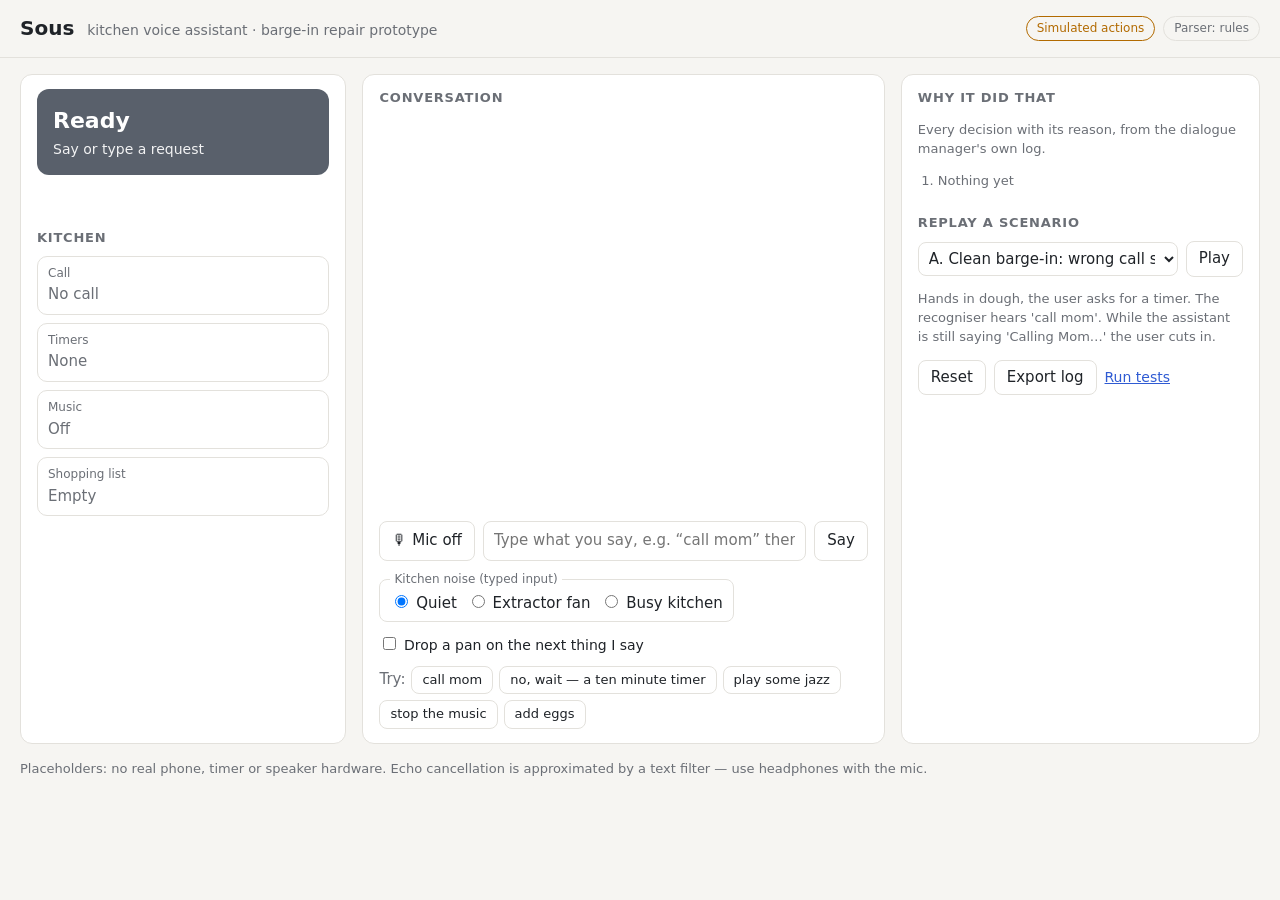
==== index.html @ 0682abb2 "Add browser UI: speech in/out, glanceable state, noise simulation, live replay Turn indicator shows " ====
<!doctype html>
<html lang="en">
<head>
  <meta charset="utf-8">
  <meta name="viewport" content="width=device-width, initial-scale=1">
  <title>Sous — barge-in repair prototype</title>
  <link rel="stylesheet" href="styles.css">
</head>
<body>
  <header class="top">
    <div>
      <h1>Sous <span class="sub">kitchen voice assistant · barge-in repair prototype</span></h1>
    </div>
    <div class="badges">
      <span class="badge sim" title="Calls, timers, music and the list are simulated in the browser">Simulated actions</span>
      <span class="badge" id="parserBadge">Parser: rules</span>
    </div>
  </header>

  <main class="grid">
    <!-- Glanceable state: the screen holds the state, speech carries the exception (L07 hybrid) -->
    <section class="panel status" aria-live="polite">
      <div id="turn" class="turn idle">
        <div class="turn-label" id="turnLabel">Ready</div>
        <div class="turn-hint" id="turnHint">Say or type a request</div>
      </div>
      <div class="said" id="lastSaid"></div>

      <h2>Kitchen</h2>
      <div class="card" id="callCard"><div class="card-title">Call</div><div id="callBody" class="muted">No call</div></div>
      <div class="card"><div class="card-title">Timers</div><ul id="timers" class="list"><li class="muted">None</li></ul></div>
      <div class="card"><div class="card-title">Music</div><div id="music" class="muted">Off</div></div>
      <div class="card"><div class="card-title">Shopping list</div><ul id="shopping" class="list"><li class="muted">Empty</li></ul></div>
    </section>

    <section class="panel convo">
      <h2>Conversation</h2>
      <div id="transcript" class="transcript" aria-live="polite"></div>
      <div id="interim" class="interim"></div>
      <div id="chips" class="chips" aria-label="Options you can say"></div>

      <form id="sayForm" class="say">
        <button type="button" id="micBtn" class="mic" aria-pressed="false" title="Use the microphone (Chrome/Edge)">🎙 Mic off</button>
        <input id="sayInput" autocomplete="off" placeholder="Type what you say, e.g. “call mom” then “no wait, a timer”">
        <button type="submit">Say</button>
      </form>

      <div class="sim-controls">
        <fieldset>
          <legend>Kitchen noise (typed input)</legend>
          <label><input type="radio" name="noise" value="0" checked> Quiet</label>
          <label><input type="radio" name="noise" value="1"> Extractor fan</label>
          <label><input type="radio" name="noise" value="2"> Busy kitchen</label>
        </fieldset>
        <label class="pan"><input type="checkbox" id="panDrop"> Drop a pan on the next thing I say</label>
      </div>
      <div class="quick">
        <span class="muted">Try:</span>
        <button class="q" data-say="call mom">call mom</button>
        <button class="q" data-say="No, wait, stop! Set a ten minute timer">no, wait — a ten minute timer</button>
        <button class="q" data-say="play some jazz">play some jazz</button>
        <button class="q" data-say="stop the music">stop the music</button>
        <button class="q" data-say="add eggs to the shopping list">add eggs</button>
      </div>
    </section>

    <section class="panel why">
      <h2>Why it did that</h2>
      <p class="muted small">Every decision with its reason, from the dialogue manager's own log.</p>
      <ol id="why" class="why-list"></ol>

      <h2>Replay a scenario</h2>
      <div class="replay">
        <select id="scenario"></select>
        <button id="playBtn">Play</button>
      </div>
      <p id="story" class="small muted"></p>
      <div class="row">
        <button id="resetBtn">Reset</button>
        <button id="exportBtn">Export log</button>
        <a href="tests.html" target="_blank">Run tests</a>
      </div>
    </section>
  </main>

  <footer class="foot small muted">
    Placeholders: no real phone, timer or speaker hardware. Echo cancellation is approximated by a text filter — use headphones with the mic.
  </footer>

  <script type="module" src="src/app.js"></script>
</body>
</html>
---- styles.css ----
:root {
  --bg: #f6f5f2; --panel: #ffffff; --ink: #1f2328; --muted: #6b6f76; --line: #e3e1dc;
  --accent: #2f5bd3; --ok: #1d7f45; --warn: #b26a00; --stop: #b3261e; --wait: #6b3fb5;
  --user: #e8eefc; --bot: #f1efe9; --chip: #eef3ff;
}
@media (prefers-color-scheme: dark) {
  :root { --bg: #16181c; --panel: #1f2227; --ink: #e8e8e8; --muted: #9aa0a6; --line: #30343a;
    --accent: #7ea2ff; --ok: #5cc98a; --warn: #f0b04f; --stop: #ff7a70; --wait: #b896f5;
    --user: #24324f; --bot: #2a2d33; --chip: #26314a; }
}
* { box-sizing: border-box; }
body { margin: 0; background: var(--bg); color: var(--ink); font: 15px/1.45 system-ui, -apple-system, "Segoe UI", sans-serif; }
button, input, select { font: inherit; color: inherit; }
button { background: var(--panel); border: 1px solid var(--line); border-radius: 8px; padding: 6px 12px; cursor: pointer; }
button:hover { border-color: var(--accent); }
h1 { font-size: 20px; margin: 0; } h1 .sub { font-weight: 400; color: var(--muted); font-size: 14px; margin-left: 6px; }
h2 { font-size: 13px; text-transform: uppercase; letter-spacing: .06em; color: var(--muted); margin: 18px 0 8px; }
.top { display: flex; justify-content: space-between; align-items: center; gap: 12px; padding: 14px 20px; border-bottom: 1px solid var(--line); flex-wrap: wrap; }
.badges { display: flex; gap: 8px; }
.badge { font-size: 12px; border: 1px solid var(--line); border-radius: 999px; padding: 3px 10px; color: var(--muted); }
.badge.sim { border-color: var(--warn); color: var(--warn); }
.grid { display: grid; grid-template-columns: minmax(250px, 1fr) minmax(340px, 1.6fr) minmax(260px, 1.1fr); gap: 16px; padding: 16px 20px; }
@media (max-width: 980px) { .grid { grid-template-columns: 1fr; } }
.panel { background: var(--panel); border: 1px solid var(--line); border-radius: 12px; padding: 14px 16px; min-width: 0; }
.panel > h2:first-child { margin-top: 0; }
.muted { color: var(--muted); } .small { font-size: 13px; }

/* Turn indicator: listening / speaking / waiting for you (L07 turn-taking) */
.turn { border-radius: 12px; padding: 16px; color: #fff; transition: background .15s; }
.turn.idle { background: #59606b; } .turn.speaking { background: var(--accent); }
.turn.announcing { background: var(--warn); } .turn.confirming, .turn.clarifying { background: var(--wait); }
.turn.stopped { background: var(--stop); }
.turn-label { font-size: 22px; font-weight: 650; } .turn-hint { font-size: 14px; opacity: .92; margin-top: 2px; }
.said { font-size: 17px; margin: 12px 2px 4px; min-height: 1.4em; }
.card { border: 1px solid var(--line); border-radius: 10px; padding: 8px 10px; margin-bottom: 8px; }
.card-title { font-size: 12px; color: var(--muted); margin-bottom: 2px; }
.card.hot { border-color: var(--warn); box-shadow: 0 0 0 2px color-mix(in srgb, var(--warn) 25%, transparent); }
.list { margin: 0; padding-left: 18px; } .list .muted { list-style: none; margin-left: -18px; }
.bar { height: 6px; border-radius: 3px; background: var(--line); overflow: hidden; margin-top: 6px; }
.bar > span { display: block; height: 100%; background: var(--warn); }

.transcript { height: 360px; overflow-y: auto; display: flex; flex-direction: column; gap: 6px; padding-right: 4px; }
.msg { max-width: 85%; padding: 7px 11px; border-radius: 12px; }
.msg.user { align-self: flex-end; background: var(--user); border-bottom-right-radius: 4px; }
.msg.bot { align-self: flex-start; background: var(--bot); border-bottom-left-radius: 4px; }
.msg .meta { display: block; font-size: 11px; color: var(--muted); margin-top: 2px; }
.msg .mask { background: var(--muted); color: transparent; border-radius: 3px; padding: 0 6px; margin: 0 1px; }
.note { align-self: center; font-size: 12px; color: var(--muted); text-align: center; }
.note.undo { color: var(--stop); font-weight: 600; }
.note.intended { font-style: italic; }
.interim { min-height: 1.3em; font-style: italic; color: var(--muted); margin: 4px 2px; }
.chips { display: flex; flex-wrap: wrap; gap: 8px; min-height: 8px; margin: 6px 0; }
.chip { background: var(--chip); border-color: var(--accent); border-radius: 999px; padding: 6px 14px; font-weight: 600; }
.say { display: flex; gap: 8px; margin-top: 8px; }
.say input { flex: 1; min-width: 0; padding: 8px 10px; border: 1px solid var(--line); border-radius: 8px; background: var(--panel); }
.mic[aria-pressed="true"] { background: var(--stop); color: #fff; border-color: var(--stop); }
.sim-controls { display: flex; flex-wrap: wrap; gap: 12px; align-items: center; margin-top: 10px; }
fieldset { border: 1px solid var(--line); border-radius: 8px; padding: 4px 10px 6px; margin: 0; display: flex; gap: 10px; flex-wrap: wrap; }
legend { font-size: 12px; color: var(--muted); padding: 0 4px; }
.pan { font-size: 14px; }
.quick { display: flex; flex-wrap: wrap; gap: 6px; align-items: center; margin-top: 10px; }
.q { font-size: 13px; padding: 4px 10px; }

.why-list { padding-left: 20px; margin: 0; max-height: 330px; overflow-y: auto; font-size: 13px; }
.why-list li { margin-bottom: 6px; }
.why-list .k { font-weight: 650; }
.why-list .k.stop { color: var(--stop); } .why-list .k.act { color: var(--ok); } .why-list .k.ask { color: var(--wait); }
.replay, .row { display: flex; gap: 8px; align-items: center; flex-wrap: wrap; }
.replay select { flex: 1; min-width: 0; padding: 6px; border-radius: 8px; border: 1px solid var(--line); background: var(--panel); }
.row { margin-top: 12px; } .row a { color: var(--accent); font-size: 14px; }
.foot { padding: 0 20px 18px; }
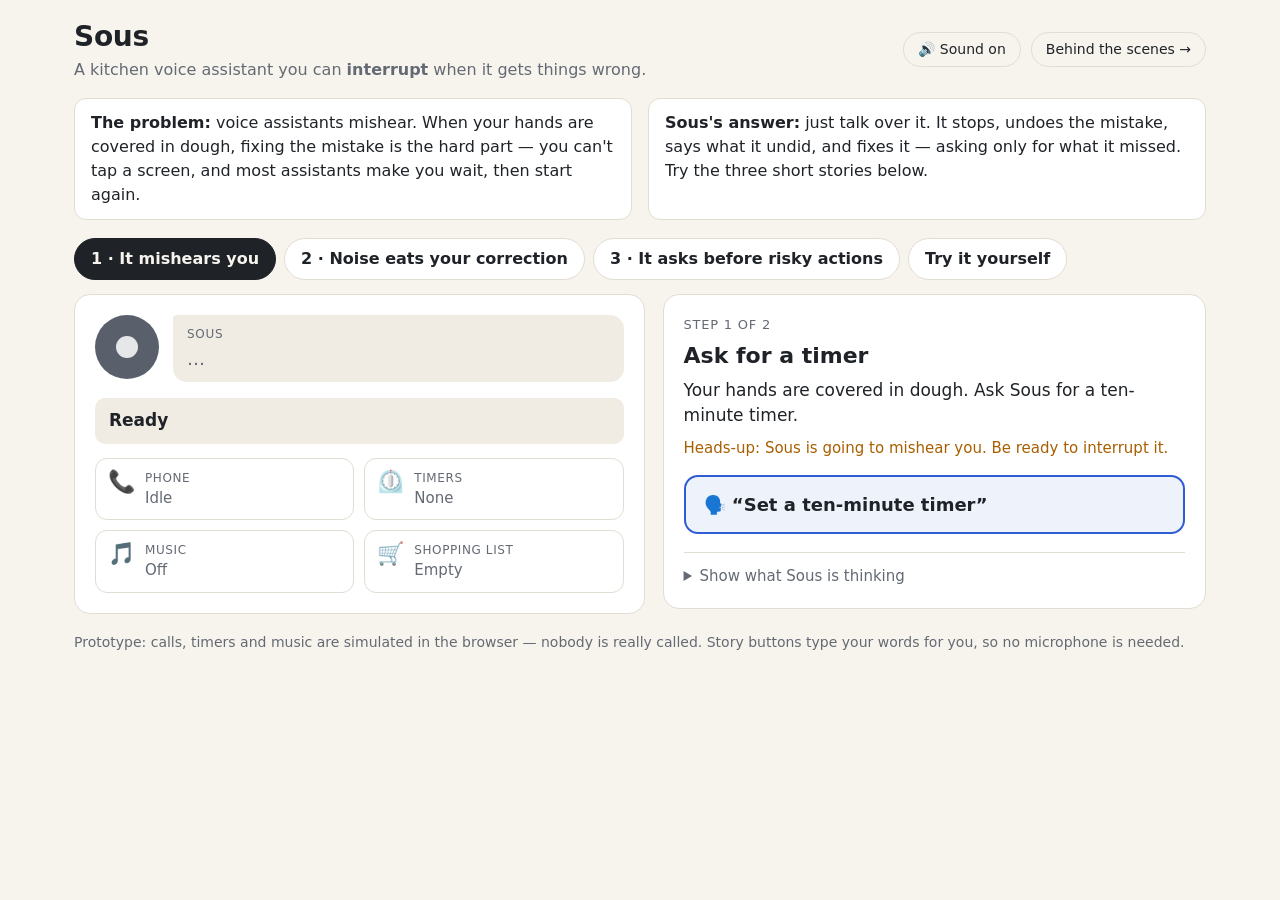
==== commit 4889821d: "Add guided demo as the front page; move the test screen to lab.html First-time users (friends shown " ====
--- a/index.html
+++ b/index.html
@@ -3,90 +3,79 @@
 <head>
   <meta charset="utf-8">
   <meta name="viewport" content="width=device-width, initial-scale=1">
-  <title>Sous — barge-in repair prototype</title>
-  <link rel="stylesheet" href="styles.css">
+  <title>Sous — guided demo</title>
+  <link rel="stylesheet" href="demo.css">
 </head>
 <body>
   <header class="top">
-    <div>
-      <h1>Sous <span class="sub">kitchen voice assistant · barge-in repair prototype</span></h1>
+    <div class="brand">
+      <h1>Sous</h1>
+      <p class="tagline">A kitchen voice assistant you can <b>interrupt</b> when it gets things wrong.</p>
     </div>
-    <div class="badges">
-      <span class="badge sim" title="Calls, timers, music and the list are simulated in the browser">Simulated actions</span>
-      <span class="badge" id="parserBadge">Parser: rules</span>
+    <div class="top-actions">
+      <button id="soundBtn" class="ghost" aria-pressed="true" title="Sous speaks out loud">🔊 Sound on</button>
+      <a class="ghost link" href="lab.html">Behind the scenes →</a>
     </div>
   </header>
 
-  <main class="grid">
-    <!-- Glanceable state: the screen holds the state, speech carries the exception (L07 hybrid) -->
-    <section class="panel status" aria-live="polite">
-      <div id="turn" class="turn idle">
-        <div class="turn-label" id="turnLabel">Ready</div>
-        <div class="turn-hint" id="turnHint">Say or type a request</div>
+  <section class="intro" id="intro">
+    <p><b>The problem:</b> voice assistants mishear. When your hands are covered in dough, fixing the
+      mistake is the hard part — you can't tap a screen, and most assistants make you wait, then start again.</p>
+    <p><b>Sous's answer:</b> just talk over it. It stops, undoes the mistake, says what it undid, and fixes it —
+      asking only for what it missed. Try the three short stories below.</p>
+  </section>
+
+  <nav class="tabs" id="tabs" role="tablist" aria-label="Stories"></nav>
+
+  <main class="stage">
+    <!-- The kitchen: what Sous says, what you said, what it heard, and what is happening -->
+    <section class="scene" aria-label="Kitchen">
+      <div class="speaker-row">
+        <div id="device" class="device idle" aria-hidden="true"><span></span></div>
+        <div class="bubble sous" id="sousBubble" aria-live="polite"><span class="who">Sous</span><span id="sousText" class="quiet">…</span></div>
       </div>
-      <div class="said" id="lastSaid"></div>
+      <div class="bubble you" id="youBubble" hidden>
+        <span class="who">You said</span><span id="youText"></span>
+        <div id="heardLine" class="heard" hidden>Sous heard: <b id="heardText"></b></div>
+      </div>
+      <div id="status" class="status idle"><span id="statusText">Ready</span></div>
 
-      <h2>Kitchen</h2>
-      <div class="card" id="callCard"><div class="card-title">Call</div><div id="callBody" class="muted">No call</div></div>
-      <div class="card"><div class="card-title">Timers</div><ul id="timers" class="list"><li class="muted">None</li></ul></div>
-      <div class="card"><div class="card-title">Music</div><div id="music" class="muted">Off</div></div>
-      <div class="card"><div class="card-title">Shopping list</div><ul id="shopping" class="list"><li class="muted">Empty</li></ul></div>
-    </section>
-
-    <section class="panel convo">
-      <h2>Conversation</h2>
-      <div id="transcript" class="transcript" aria-live="polite"></div>
-      <div id="interim" class="interim"></div>
-      <div id="chips" class="chips" aria-label="Options you can say"></div>
-
-      <form id="sayForm" class="say">
-        <button type="button" id="micBtn" class="mic" aria-pressed="false" title="Use the microphone (Chrome/Edge)">🎙 Mic off</button>
-        <input id="sayInput" autocomplete="off" placeholder="Type what you say, e.g. “call mom” then “no wait, a timer”">
-        <button type="submit">Say</button>
-      </form>
-
-      <div class="sim-controls">
-        <fieldset>
-          <legend>Kitchen noise (typed input)</legend>
-          <label><input type="radio" name="noise" value="0" checked> Quiet</label>
-          <label><input type="radio" name="noise" value="1"> Extractor fan</label>
-          <label><input type="radio" name="noise" value="2"> Busy kitchen</label>
-        </fieldset>
-        <label class="pan"><input type="checkbox" id="panDrop"> Drop a pan on the next thing I say</label>
-      </div>
-      <div class="quick">
-        <span class="muted">Try:</span>
-        <button class="q" data-say="call mom">call mom</button>
-        <button class="q" data-say="No, wait, stop! Set a ten minute timer">no, wait — a ten minute timer</button>
-        <button class="q" data-say="play some jazz">play some jazz</button>
-        <button class="q" data-say="stop the music">stop the music</button>
-        <button class="q" data-say="add eggs to the shopping list">add eggs</button>
+      <div class="kitchen" aria-live="polite">
+        <div class="item" id="phoneItem"><div class="icon">📞</div><div><div class="label">Phone</div><div id="phoneText" class="val muted">Idle</div><div class="bar" id="phoneBar" hidden><span></span></div></div></div>
+        <div class="item" id="timerItem"><div class="icon">⏲️</div><div><div class="label">Timers</div><div id="timerText" class="val muted">None</div></div></div>
+        <div class="item" id="musicItem"><div class="icon">🎵</div><div><div class="label">Music</div><div id="musicText" class="val muted">Off</div></div></div>
+        <div class="item" id="listItem"><div class="icon">🛒</div><div><div class="label">Shopping list</div><div id="listText" class="val muted">Empty</div></div></div>
       </div>
     </section>
 
-    <section class="panel why">
-      <h2>Why it did that</h2>
-      <p class="muted small">Every decision with its reason, from the dialogue manager's own log.</p>
-      <ol id="why" class="why-list"></ol>
-
-      <h2>Replay a scenario</h2>
-      <div class="replay">
-        <select id="scenario"></select>
-        <button id="playBtn">Play</button>
+    <!-- The guide: one instruction at a time, with the buttons for exactly that step -->
+    <section class="guide" aria-label="What to do">
+      <div id="stepCount" class="step-count"></div>
+      <h2 id="stepTitle"></h2>
+      <p id="stepText" class="step-text"></p>
+      <div id="actions" class="actions"></div>
+      <div id="outcome" class="outcome" hidden></div>
+      <div id="free" class="free" hidden>
+        <button id="micBtn" class="mic" aria-pressed="false">🎙 Start talking</button>
+        <form id="sayForm" class="say">
+          <input id="sayInput" autocomplete="off" placeholder="…or type what you'd say, e.g. “play some jazz”">
+          <button type="submit">Say</button>
+        </form>
+        <div class="try" id="tryList"></div>
+        <p class="small muted">Tip: use headphones with the microphone, or Sous may hear itself.</p>
       </div>
-      <p id="story" class="small muted"></p>
-      <div class="row">
-        <button id="resetBtn">Reset</button>
-        <button id="exportBtn">Export log</button>
-        <a href="tests.html" target="_blank">Run tests</a>
-      </div>
+      <details class="thinking" id="thinkingBox">
+        <summary>Show what Sous is thinking</summary>
+        <ol id="thinking"></ol>
+      </details>
     </section>
   </main>
 
-  <footer class="foot small muted">
-    Placeholders: no real phone, timer or speaker hardware. Echo cancellation is approximated by a text filter — use headphones with the mic.
+  <footer class="foot">
+    Prototype: calls, timers and music are simulated in the browser — nobody is really called.
+    Story buttons type your words for you, so no microphone is needed.
   </footer>
 
-  <script type="module" src="src/app.js"></script>
+  <script type="module" src="src/demo.js"></script>
 </body>
 </html>
--- a/demo.css
+++ b/demo.css
@@ -0,0 +1,122 @@
+:root {
+  --bg: #f7f4ee; --panel: #ffffff; --ink: #1f2328; --muted: #646a73; --line: #e2ddd3;
+  --accent: #2f5bd3; --ok: #1d7f45; --warn: #a85f00; --stop: #c0261d; --wait: #6b3fb5;
+  --you: #e6edfd; --sous: #f0ece3; --tint-ok: #e5f4ea; --tint-stop: #fbe7e5; --tint-warn: #fdf0dc;
+}
+@media (prefers-color-scheme: dark) {
+  :root:not([data-theme="light"]) {
+    --bg: #15171b; --panel: #1f2228; --ink: #ebebeb; --muted: #a0a6ae; --line: #33373e;
+    --accent: #86a8ff; --ok: #62cf90; --warn: #f2b357; --stop: #ff7d73; --wait: #bd9cf7;
+    --you: #22304d; --sous: #2a2c31; --tint-ok: #1b3326; --tint-stop: #3b1f1d; --tint-warn: #3a2d18;
+  }
+}
+* { box-sizing: border-box; }
+body { margin: 0; background: var(--bg); color: var(--ink); font: 16px/1.5 system-ui, -apple-system, "Segoe UI", sans-serif; }
+button, input { font: inherit; color: inherit; }
+button { cursor: pointer; }
+.small { font-size: 14px; } .muted { color: var(--muted); }
+
+.top { display: flex; justify-content: space-between; align-items: center; gap: 12px; flex-wrap: wrap;
+  padding: 16px 24px; max-width: 1180px; margin: 0 auto; }
+h1 { margin: 0; font-size: 28px; letter-spacing: -.01em; }
+.tagline { margin: 0; color: var(--muted); }
+.top-actions { display: flex; gap: 10px; align-items: center; }
+.ghost { background: transparent; border: 1px solid var(--line); border-radius: 999px; padding: 6px 14px; color: var(--ink); text-decoration: none; font-size: 14px; }
+.ghost:hover { border-color: var(--accent); }
+
+.intro { max-width: 1180px; margin: 0 auto; padding: 0 24px; display: grid; grid-template-columns: 1fr 1fr; gap: 16px; }
+.intro p { margin: 0; background: var(--panel); border: 1px solid var(--line); border-radius: 12px; padding: 12px 16px; }
+@media (max-width: 760px) { .intro { grid-template-columns: 1fr; } }
+
+.tabs { max-width: 1180px; margin: 18px auto 0; padding: 0 24px; display: flex; gap: 8px; flex-wrap: wrap; }
+.tab { border: 1px solid var(--line); background: var(--panel); border-radius: 999px; padding: 8px 16px; font-weight: 600; }
+.tab[aria-selected="true"] { background: var(--ink); color: var(--bg); border-color: var(--ink); }
+.tab .done { color: var(--ok); margin-left: 4px; }
+.tab[aria-selected="true"] .done { color: inherit; }
+
+.stage { max-width: 1180px; margin: 14px auto 0; padding: 0 24px; display: grid; grid-template-columns: 1.05fr 1fr; gap: 18px; align-items: start; }
+@media (max-width: 860px) { .stage { grid-template-columns: 1fr; } .guide { order: -1; } }
+.scene, .guide { background: var(--panel); border: 1px solid var(--line); border-radius: 16px; padding: 20px; min-width: 0; }
+
+/* Sous device: a pulsing speaker so "is it talking?" is visible at a glance */
+.speaker-row { display: flex; gap: 14px; align-items: flex-start; }
+.device { flex: 0 0 64px; height: 64px; border-radius: 50%; background: #59606b; display: grid; place-items: center; transition: background .15s; }
+.device span { width: 22px; height: 22px; border-radius: 50%; background: rgba(255,255,255,.85); }
+.device.speaking { background: var(--accent); animation: pulse 1s ease-in-out infinite; }
+.device.stopped { background: var(--stop); }
+.device.waiting { background: var(--wait); }
+.device.announcing { background: var(--warn); }
+@keyframes pulse { 0%,100% { box-shadow: 0 0 0 0 color-mix(in srgb, var(--accent) 45%, transparent); } 50% { box-shadow: 0 0 0 12px transparent; } }
+
+.bubble { border-radius: 14px; padding: 10px 14px; font-size: 18px; min-width: 0; }
+.bubble .who { display: block; font-size: 12px; text-transform: uppercase; letter-spacing: .06em; color: var(--muted); margin-bottom: 2px; }
+.bubble.sous { flex: 1; background: var(--sous); border-top-left-radius: 4px; min-height: 64px; }
+.bubble.you { background: var(--you); margin: 14px 0 0 78px; border-top-right-radius: 4px; }
+.quiet { color: var(--muted); }
+.heard { font-size: 15px; margin-top: 6px; padding-top: 6px; border-top: 1px dashed color-mix(in srgb, var(--muted) 50%, transparent); }
+.heard.wrong b { color: var(--stop); }
+.heard .crash { background: var(--muted); color: var(--panel); border-radius: 4px; padding: 0 6px; font-size: 13px; }
+
+.status { margin: 16px 0 14px; padding: 10px 14px; border-radius: 10px; font-weight: 650; font-size: 17px; background: var(--sous); }
+.status.announcing { background: var(--tint-warn); color: var(--warn); }
+.status.stopped, .status.bad { background: var(--tint-stop); color: var(--stop); }
+.status.waiting { background: color-mix(in srgb, var(--wait) 14%, transparent); color: var(--wait); }
+.status.good { background: var(--tint-ok); color: var(--ok); }
+
+.kitchen { display: grid; grid-template-columns: 1fr 1fr; gap: 10px; }
+.item { display: flex; gap: 10px; align-items: flex-start; border: 1px solid var(--line); border-radius: 12px; padding: 10px 12px; transition: border-color .2s, background .2s; }
+.item .icon { font-size: 22px; line-height: 1.2; }
+.item .label { font-size: 12px; color: var(--muted); text-transform: uppercase; letter-spacing: .05em; }
+.item .val { font-size: 15px; }
+.item.hot { border-color: var(--warn); background: var(--tint-warn); }
+.item.good { border-color: var(--ok); background: var(--tint-ok); }
+.item.bad { border-color: var(--stop); background: var(--tint-stop); }
+.bar { height: 8px; border-radius: 4px; background: var(--line); overflow: hidden; margin-top: 6px; width: 140px; max-width: 100%; }
+.bar > span { display: block; height: 100%; width: 0; background: var(--warn); }
+.shake { animation: shake .4s; }
+@keyframes shake { 20% { transform: translateX(-6px) rotate(-1deg); } 40% { transform: translateX(6px) rotate(1deg); } 60% { transform: translateX(-4px); } 80% { transform: translateX(3px); } }
+
+/* Guide */
+.step-count { font-size: 13px; color: var(--muted); text-transform: uppercase; letter-spacing: .06em; }
+.guide h2 { margin: 4px 0 6px; font-size: 22px; }
+.step-text { font-size: 17px; margin: 0 0 16px; }
+.step-text .hint { display: block; margin-top: 8px; font-size: 15px; color: var(--warn); }
+.actions { display: flex; flex-direction: column; gap: 10px; }
+.act { text-align: left; border: 2px solid var(--accent); background: color-mix(in srgb, var(--accent) 8%, var(--panel)); color: var(--ink);
+  border-radius: 14px; padding: 14px 18px; font-size: 18px; font-weight: 650; }
+.act small { display: block; font-weight: 400; font-size: 14px; color: var(--muted); margin-top: 2px; }
+.act:hover:not(:disabled) { background: color-mix(in srgb, var(--accent) 16%, var(--panel)); }
+.act.urgent { border-color: var(--stop); background: var(--stop); color: #fff; font-size: 22px; padding: 18px 20px; animation: nudge 1.1s ease-in-out infinite; }
+.act.urgent small { color: rgba(255,255,255,.88); }
+.act.urgent:hover:not(:disabled) { background: color-mix(in srgb, var(--stop) 85%, #000); }
+.act:disabled { opacity: .45; cursor: default; animation: none; }
+.act.row { display: inline-block; }
+.answer-row { display: flex; gap: 10px; flex-wrap: wrap; }
+.answer-row .act { flex: 1 1 120px; text-align: center; }
+@keyframes nudge { 0%,100% { transform: scale(1); } 50% { transform: scale(1.02); } }
+
+.outcome { border-radius: 14px; padding: 14px 16px; margin-top: 4px; }
+.outcome.good { background: var(--tint-ok); }
+.outcome.bad { background: var(--tint-stop); }
+.outcome h3 { margin: 0 0 6px; font-size: 18px; }
+.outcome ul { margin: 6px 0 10px; padding-left: 20px; }
+.outcome .why { font-size: 15px; color: var(--muted); margin: 8px 0 12px; }
+.next { border: none; background: var(--ink); color: var(--bg); border-radius: 999px; padding: 10px 18px; font-weight: 650; margin-right: 8px; }
+.again { border: 1px solid var(--line); background: var(--panel); border-radius: 999px; padding: 9px 16px; }
+
+.free .mic { width: 100%; border: 2px solid var(--accent); background: var(--accent); color: #fff; border-radius: 14px; padding: 14px; font-size: 18px; font-weight: 650; }
+.free .mic[aria-pressed="true"] { background: var(--stop); border-color: var(--stop); }
+.say { display: flex; gap: 8px; margin: 12px 0; }
+.say input { flex: 1; min-width: 0; padding: 10px 12px; border: 1px solid var(--line); border-radius: 10px; background: var(--panel); }
+.say button { border: 1px solid var(--line); background: var(--panel); border-radius: 10px; padding: 0 16px; }
+.try { display: flex; flex-wrap: wrap; gap: 8px; }
+.try button { border: 1px solid var(--line); background: var(--panel); border-radius: 999px; padding: 6px 12px; font-size: 14px; }
+.try button:hover { border-color: var(--accent); }
+
+.thinking { margin-top: 18px; border-top: 1px solid var(--line); padding-top: 12px; }
+.thinking summary { cursor: pointer; color: var(--muted); font-size: 15px; }
+.thinking ol { margin: 10px 0 0; padding-left: 22px; font-size: 14px; max-height: 260px; overflow-y: auto; }
+.thinking li { margin-bottom: 5px; }
+.thinking .k { font-weight: 650; }
+
+.foot { max-width: 1180px; margin: 0 auto; padding: 18px 24px 28px; color: var(--muted); font-size: 14px; }
